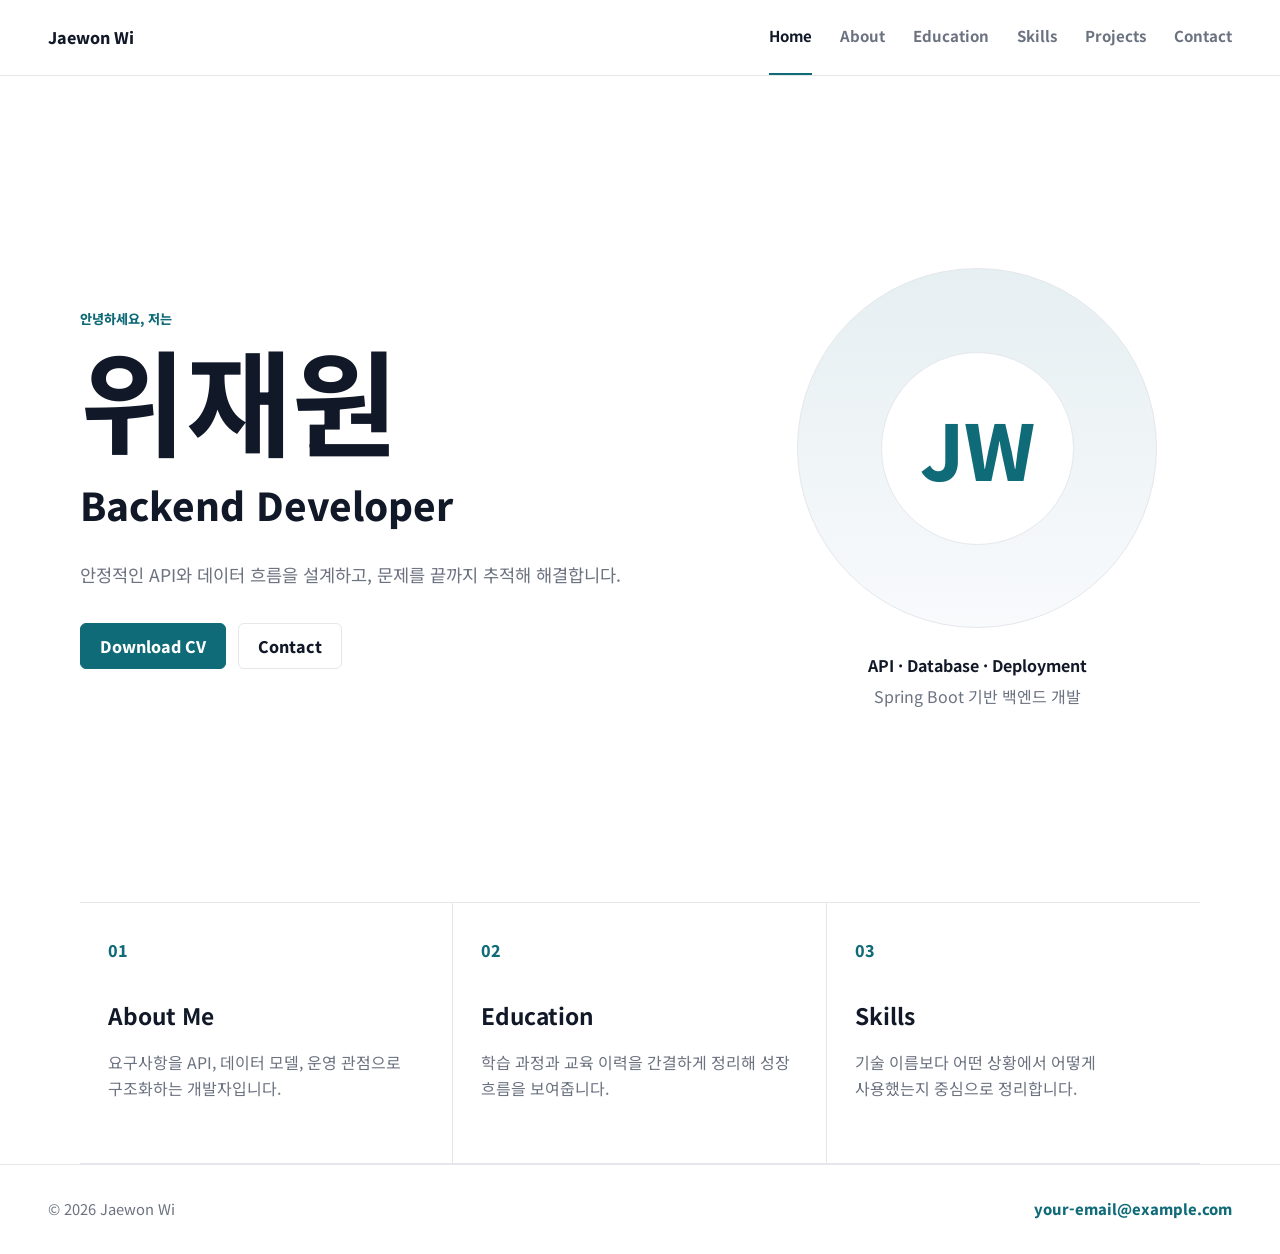
==== index.html @ 7f15327f "Feat: Add Pages" ====
<!DOCTYPE html>
<html lang="ko">
<head>
  <meta charset="UTF-8">
  <meta name="viewport" content="width=device-width, initial-scale=1.0">
  <meta name="description" content="백엔드 개발자 위재원 포트폴리오">
  <title>위재원 | Backend Developer</title>
  <link rel="preconnect" href="https://fonts.googleapis.com">
  <link rel="preconnect" href="https://fonts.gstatic.com" crossorigin>
  <link href="https://fonts.googleapis.com/css2?family=Noto+Sans+KR:wght@400;500;600;700;800&display=swap" rel="stylesheet">
  <link rel="stylesheet" href="styles.css">
</head>
<body>
  <header class="site-header">
    <a class="brand" href="index.html">Jaewon Wi</a>
    <button class="menu-toggle" type="button" aria-label="메뉴 열기" aria-expanded="false">
      <span></span>
      <span></span>
      <span></span>
    </button>
    <nav class="site-nav" aria-label="주요 메뉴">
      <a class="active" href="index.html">Home</a>
      <a href="about.html">About</a>
      <a href="education.html">Education</a>
      <a href="skills.html">Skills</a>
      <a href="projects.html">Projects</a>
      <a href="contact.html">Contact</a>
    </nav>
  </header>

  <main>
    <section class="hero shell">
      <div class="hero-copy">
        <p class="intro-label">안녕하세요, 저는</p>
        <h1>위재원</h1>
        <p class="role">Backend Developer</p>
        <p class="hero-description">
          안정적인 API와 데이터 흐름을 설계하고, 문제를 끝까지 추적해 해결합니다.
        </p>
        <div class="hero-actions" aria-label="주요 링크">
          <a class="button primary" href="#" aria-label="이력서 파일은 추후 연결 예정">Download CV</a>
          <a class="button secondary" href="contact.html">Contact</a>
        </div>
      </div>

      <aside class="profile-visual" aria-label="프로필 요약">
        <div class="profile-circle">
          <span>JW</span>
        </div>
        <div class="profile-summary">
          <strong>API · Database · Deployment</strong>
          <span>Spring Boot 기반 백엔드 개발</span>
        </div>
      </aside>
    </section>

    <section class="home-preview shell" aria-label="홈 요약">
      <a class="preview-panel" href="about.html">
        <span>01</span>
        <h2>About Me</h2>
        <p>요구사항을 API, 데이터 모델, 운영 관점으로 구조화하는 개발자입니다.</p>
      </a>
      <a class="preview-panel" href="education.html">
        <span>02</span>
        <h2>Education</h2>
        <p>학습 과정과 교육 이력을 간결하게 정리해 성장 흐름을 보여줍니다.</p>
      </a>
      <a class="preview-panel" href="skills.html">
        <span>03</span>
        <h2>Skills</h2>
        <p>기술 이름보다 어떤 상황에서 어떻게 사용했는지 중심으로 정리합니다.</p>
      </a>
    </section>
  </main>

  <footer class="site-footer">
    <span>© 2026 Jaewon Wi</span>
    <a href="mailto:your-email@example.com">your-email@example.com</a>
  </footer>

  <script src="script.js"></script>
</body>
</html>
---- styles.css ----
:root {
  --bg: #ffffff;
  --surface: #f8fafc;
  --text: #111827;
  --muted: #6b7280;
  --line: #e5e7eb;
  --accent: #0f6b78;
  --accent-soft: #e8f5f6;
  --shadow: 0 18px 52px rgba(17, 24, 39, 0.18);
}

* {
  box-sizing: border-box;
}

html {
  scroll-behavior: smooth;
}

body {
  margin: 0;
  min-width: 320px;
  background: var(--bg);
  color: var(--text);
  font-family: "Noto Sans KR", system-ui, -apple-system, BlinkMacSystemFont, "Segoe UI", sans-serif;
  line-height: 1.65;
}

body.modal-open {
  overflow: hidden;
}

a {
  color: inherit;
  text-decoration: none;
}

button {
  font: inherit;
}

.shell {
  width: min(1120px, calc(100% - 48px));
  margin: 0 auto;
}

.site-header {
  position: sticky;
  top: 0;
  z-index: 20;
  display: flex;
  align-items: center;
  justify-content: space-between;
  min-height: 74px;
  padding: 0 48px;
  border-bottom: 1px solid var(--line);
  background: rgba(255, 255, 255, 0.94);
  backdrop-filter: blur(14px);
}

.brand {
  font-size: 1rem;
  font-weight: 800;
}

.site-nav {
  display: flex;
  gap: 28px;
  align-items: center;
  color: var(--muted);
  font-size: 0.94rem;
  font-weight: 700;
}

.site-nav a {
  padding: 24px 0;
  border-bottom: 2px solid transparent;
}

.site-nav a:hover,
.site-nav a.active {
  color: var(--text);
  border-bottom-color: var(--accent);
}

.menu-toggle {
  display: none;
  width: 42px;
  height: 42px;
  border: 1px solid var(--line);
  border-radius: 6px;
  background: #fff;
  cursor: pointer;
}

.menu-toggle span {
  display: block;
  width: 18px;
  height: 2px;
  margin: 4px auto;
  background: var(--text);
}

.hero {
  display: grid;
  grid-template-columns: minmax(0, 1.15fr) minmax(280px, 0.85fr);
  gap: 72px;
  align-items: center;
  min-height: calc(100vh - 74px);
  padding: 74px 0;
}

.intro-label,
.section-kicker {
  margin: 0 0 12px;
  color: var(--accent);
  font-size: 0.82rem;
  font-weight: 800;
  text-transform: uppercase;
}

h1,
h2,
h3,
p {
  word-break: keep-all;
}

h1 {
  margin: 0;
  font-size: clamp(3.3rem, 9vw, 7.8rem);
  line-height: 0.98;
  letter-spacing: 0;
}

h2,
h3 {
  margin: 0;
  letter-spacing: 0;
}

.role {
  margin: 18px 0 0;
  color: var(--text);
  font-size: clamp(1.3rem, 3vw, 2.4rem);
  font-weight: 800;
}

.hero-description {
  max-width: 620px;
  margin: 24px 0 0;
  color: var(--muted);
  font-size: 1.1rem;
}

.hero-actions {
  display: flex;
  flex-wrap: wrap;
  gap: 12px;
  margin-top: 34px;
}

.button {
  display: inline-flex;
  align-items: center;
  justify-content: center;
  min-height: 46px;
  padding: 0 19px;
  border: 1px solid var(--line);
  border-radius: 6px;
  font-weight: 800;
}

.button.primary {
  border-color: var(--accent);
  background: var(--accent);
  color: #fff;
}

.button.secondary {
  background: #fff;
}

.profile-visual {
  display: grid;
  justify-items: center;
  gap: 24px;
}

.profile-circle {
  display: grid;
  place-items: center;
  width: min(360px, 78vw);
  aspect-ratio: 1;
  border: 1px solid var(--line);
  border-radius: 50%;
  background:
    linear-gradient(180deg, rgba(15, 107, 120, 0.08), transparent),
    var(--surface);
}

.profile-circle span {
  display: grid;
  place-items: center;
  width: 54%;
  aspect-ratio: 1;
  border: 1px solid var(--line);
  border-radius: 50%;
  background: #fff;
  color: var(--accent);
  font-size: clamp(2.8rem, 6vw, 5rem);
  font-weight: 800;
}

.profile-summary {
  display: grid;
  gap: 4px;
  text-align: center;
}

.profile-summary span,
.preview-panel p,
.page-title p,
.body-copy p,
.value-list p,
.timeline-item p,
.skill-card span,
.project-card p,
.detail-block p,
.detail-block li,
.contact-list span {
  color: var(--muted);
}

.home-preview {
  display: grid;
  grid-template-columns: repeat(3, 1fr);
  border-top: 1px solid var(--line);
  border-bottom: 1px solid var(--line);
}

.preview-panel {
  min-height: 260px;
  padding: 34px 28px;
  border-right: 1px solid var(--line);
}

.preview-panel:last-child {
  border-right: 0;
}

.preview-panel span,
.value-list span {
  display: inline-block;
  margin-bottom: 34px;
  color: var(--accent);
  font-weight: 800;
}

.preview-panel h2 {
  font-size: 1.42rem;
}

.preview-panel p {
  margin: 14px 0 0;
}

.page {
  padding: 74px 0 96px;
}

.page-title {
  max-width: 820px;
  padding-bottom: 60px;
}

.page-title h1 {
  font-size: clamp(2.25rem, 5vw, 4.8rem);
  line-height: 1.08;
}

.page-title p {
  margin: 22px 0 0;
  font-size: 1.08rem;
}

.content-row {
  display: grid;
  grid-template-columns: minmax(0, 0.75fr) minmax(0, 1.25fr);
  gap: 64px;
  padding: 52px 0;
  border-top: 1px solid var(--line);
}

.body-copy p:first-child {
  margin-top: 0;
}

.value-list {
  display: grid;
  grid-template-columns: repeat(3, 1fr);
  gap: 0;
  border-top: 1px solid var(--line);
  border-bottom: 1px solid var(--line);
}

.value-list article {
  min-height: 230px;
  padding: 28px;
  border-right: 1px solid var(--line);
}

.value-list article:last-child {
  border-right: 0;
}

.timeline {
  display: grid;
  border-top: 1px solid var(--line);
}

.timeline-item {
  display: grid;
  grid-template-columns: 160px 1fr;
  gap: 32px;
  padding: 32px 0;
  border-bottom: 1px solid var(--line);
}

.timeline-item time {
  color: var(--accent);
  font-weight: 800;
}

.skill-grid {
  display: grid;
  grid-template-columns: repeat(2, 1fr);
  gap: 18px;
}

.skill-card,
.project-card {
  border: 1px solid var(--line);
  border-radius: 8px;
  background: #fff;
}

.skill-card {
  padding: 28px;
}

.skill-card ul {
  display: grid;
  gap: 18px;
  padding: 0;
  margin: 24px 0 0;
  list-style: none;
}

.skill-card li {
  display: grid;
  gap: 4px;
}

.project-grid {
  display: grid;
  grid-template-columns: repeat(3, 1fr);
  gap: 18px;
}

.project-card {
  display: flex;
  min-height: 390px;
  flex-direction: column;
  gap: 18px;
  align-items: flex-start;
  padding: 28px;
  color: inherit;
  text-align: left;
  cursor: pointer;
  transition: border-color 0.18s ease, transform 0.18s ease, box-shadow 0.18s ease;
}

.project-card:hover,
.project-card:focus-visible {
  border-color: var(--accent);
  box-shadow: 0 14px 34px rgba(15, 107, 120, 0.1);
  transform: translateY(-3px);
  outline: 0;
}

.project-period {
  color: var(--accent);
  font-size: 0.84rem;
  font-weight: 800;
}

.project-card h2 {
  font-size: 1.45rem;
}

.project-card strong {
  margin-top: auto;
}

.tag-list {
  display: flex;
  flex-wrap: wrap;
  gap: 8px;
  padding: 0;
  margin: 0;
  list-style: none;
}

.tag-list li {
  padding: 6px 10px;
  border: 1px solid var(--line);
  border-radius: 999px;
  background: var(--surface);
  color: var(--muted);
  font-size: 0.82rem;
  font-weight: 800;
}

.contact-list {
  display: grid;
  border-top: 1px solid var(--line);
}

.contact-list a {
  display: grid;
  grid-template-columns: 150px 1fr;
  gap: 24px;
  align-items: center;
  min-height: 92px;
  border-bottom: 1px solid var(--line);
}

.contact-list strong {
  font-size: 1.18rem;
}

.modal[hidden] {
  display: none;
}

.modal {
  position: fixed;
  inset: 0;
  z-index: 100;
  display: grid;
  place-items: center;
  padding: 24px;
}

.modal-backdrop {
  position: absolute;
  inset: 0;
  background: rgba(17, 24, 39, 0.5);
}

.modal-dialog {
  position: relative;
  display: grid;
  grid-template-rows: auto auto minmax(0, 1fr);
  width: min(980px, 100%);
  max-height: min(860px, calc(100vh - 48px));
  overflow: hidden;
  border-radius: 8px;
  background: #fff;
  box-shadow: var(--shadow);
}

.modal-header {
  display: flex;
  align-items: flex-start;
  justify-content: space-between;
  gap: 24px;
  padding: 28px 32px 20px;
  border-bottom: 1px solid var(--line);
}

.modal-header h2 {
  font-size: 1.6rem;
}

.close-button {
  display: inline-grid;
  place-items: center;
  flex: 0 0 auto;
  width: 40px;
  height: 40px;
  border: 1px solid var(--line);
  border-radius: 6px;
  background: #fff;
  color: var(--text);
  font-size: 1.6rem;
  line-height: 1;
  cursor: pointer;
}

.modal-tabs {
  display: flex;
  gap: 6px;
  overflow-x: auto;
  padding: 14px 32px;
  border-bottom: 1px solid var(--line);
}

.modal-tabs button {
  flex: 0 0 auto;
  min-height: 36px;
  padding: 0 12px;
  border: 1px solid transparent;
  border-radius: 999px;
  background: transparent;
  color: var(--muted);
  font-size: 0.9rem;
  font-weight: 800;
  cursor: pointer;
}

.modal-tabs button.active {
  border-color: var(--accent);
  background: var(--accent-soft);
  color: var(--accent);
}

.modal-body {
  min-height: 0;
  overflow-y: auto;
  padding: 32px;
}

.tab-panel {
  display: none;
}

.tab-panel.active {
  display: grid;
  gap: 22px;
}

.detail-block {
  display: grid;
  gap: 12px;
}

.detail-list {
  display: grid;
  gap: 10px;
  padding-left: 20px;
  margin: 0;
}

.diagram {
  display: grid;
  gap: 18px;
  padding: 24px;
  border: 1px solid var(--line);
  border-radius: 8px;
  background: var(--surface);
}

.erd-grid,
.arch-flow {
  display: grid;
  gap: 14px;
}

.erd-grid {
  grid-template-columns: repeat(3, 1fr);
}

.arch-flow {
  grid-template-columns: repeat(4, 1fr);
}

.entity,
.arch-node {
  padding: 16px;
  border: 1px solid var(--line);
  border-radius: 6px;
  background: #fff;
}

.entity strong,
.arch-node strong {
  display: block;
  margin-bottom: 8px;
}

.entity span,
.arch-node span {
  display: block;
  color: var(--muted);
  font-size: 0.9rem;
}

.diagram-image {
  display: block;
  width: 100%;
  max-height: 520px;
  object-fit: contain;
  border-radius: 6px;
}

.site-footer {
  display: flex;
  align-items: center;
  justify-content: space-between;
  gap: 24px;
  min-height: 90px;
  padding: 0 48px;
  border-top: 1px solid var(--line);
  color: var(--muted);
  font-size: 0.92rem;
}

.site-footer a {
  color: var(--accent);
  font-weight: 800;
}

@media (max-width: 900px) {
  .site-header {
    padding: 0 24px;
  }

  .menu-toggle {
    display: block;
  }

  .site-nav {
    position: fixed;
    top: 74px;
    right: 0;
    left: 0;
    display: none;
    flex-direction: column;
    align-items: stretch;
    gap: 0;
    border-bottom: 1px solid var(--line);
    background: #fff;
  }

  .site-nav.open {
    display: flex;
  }

  .site-nav a {
    padding: 17px 24px;
    border-bottom: 1px solid var(--line);
  }

  .shell {
    width: min(100% - 32px, 1120px);
  }

  .hero,
  .home-preview,
  .content-row,
  .value-list,
  .skill-grid,
  .project-grid {
    grid-template-columns: 1fr;
  }

  .hero {
    gap: 42px;
    min-height: auto;
    padding: 58px 0;
  }

  .home-preview,
  .value-list {
    border-bottom: 0;
  }

  .preview-panel,
  .value-list article {
    min-height: auto;
    border-right: 0;
    border-bottom: 1px solid var(--line);
  }

  .timeline-item,
  .contact-list a {
    grid-template-columns: 1fr;
    gap: 6px;
  }

  .timeline-item {
    padding: 26px 0;
  }

  .project-card {
    min-height: auto;
  }

  .modal {
    padding: 0;
  }

  .modal-dialog {
    width: 100%;
    height: 100%;
    max-height: none;
    border-radius: 0;
  }

  .modal-header,
  .modal-body,
  .modal-tabs {
    padding-right: 20px;
    padding-left: 20px;
  }

  .erd-grid,
  .arch-flow {
    grid-template-columns: 1fr;
  }

  .site-footer {
    flex-direction: column;
    align-items: flex-start;
    justify-content: center;
    padding: 24px;
  }
}

@media (max-width: 520px) {
  h1 {
    font-size: 3.1rem;
  }

  .page-title h1 {
    font-size: 2.1rem;
  }

  .hero-actions,
  .button {
    width: 100%;
  }
}
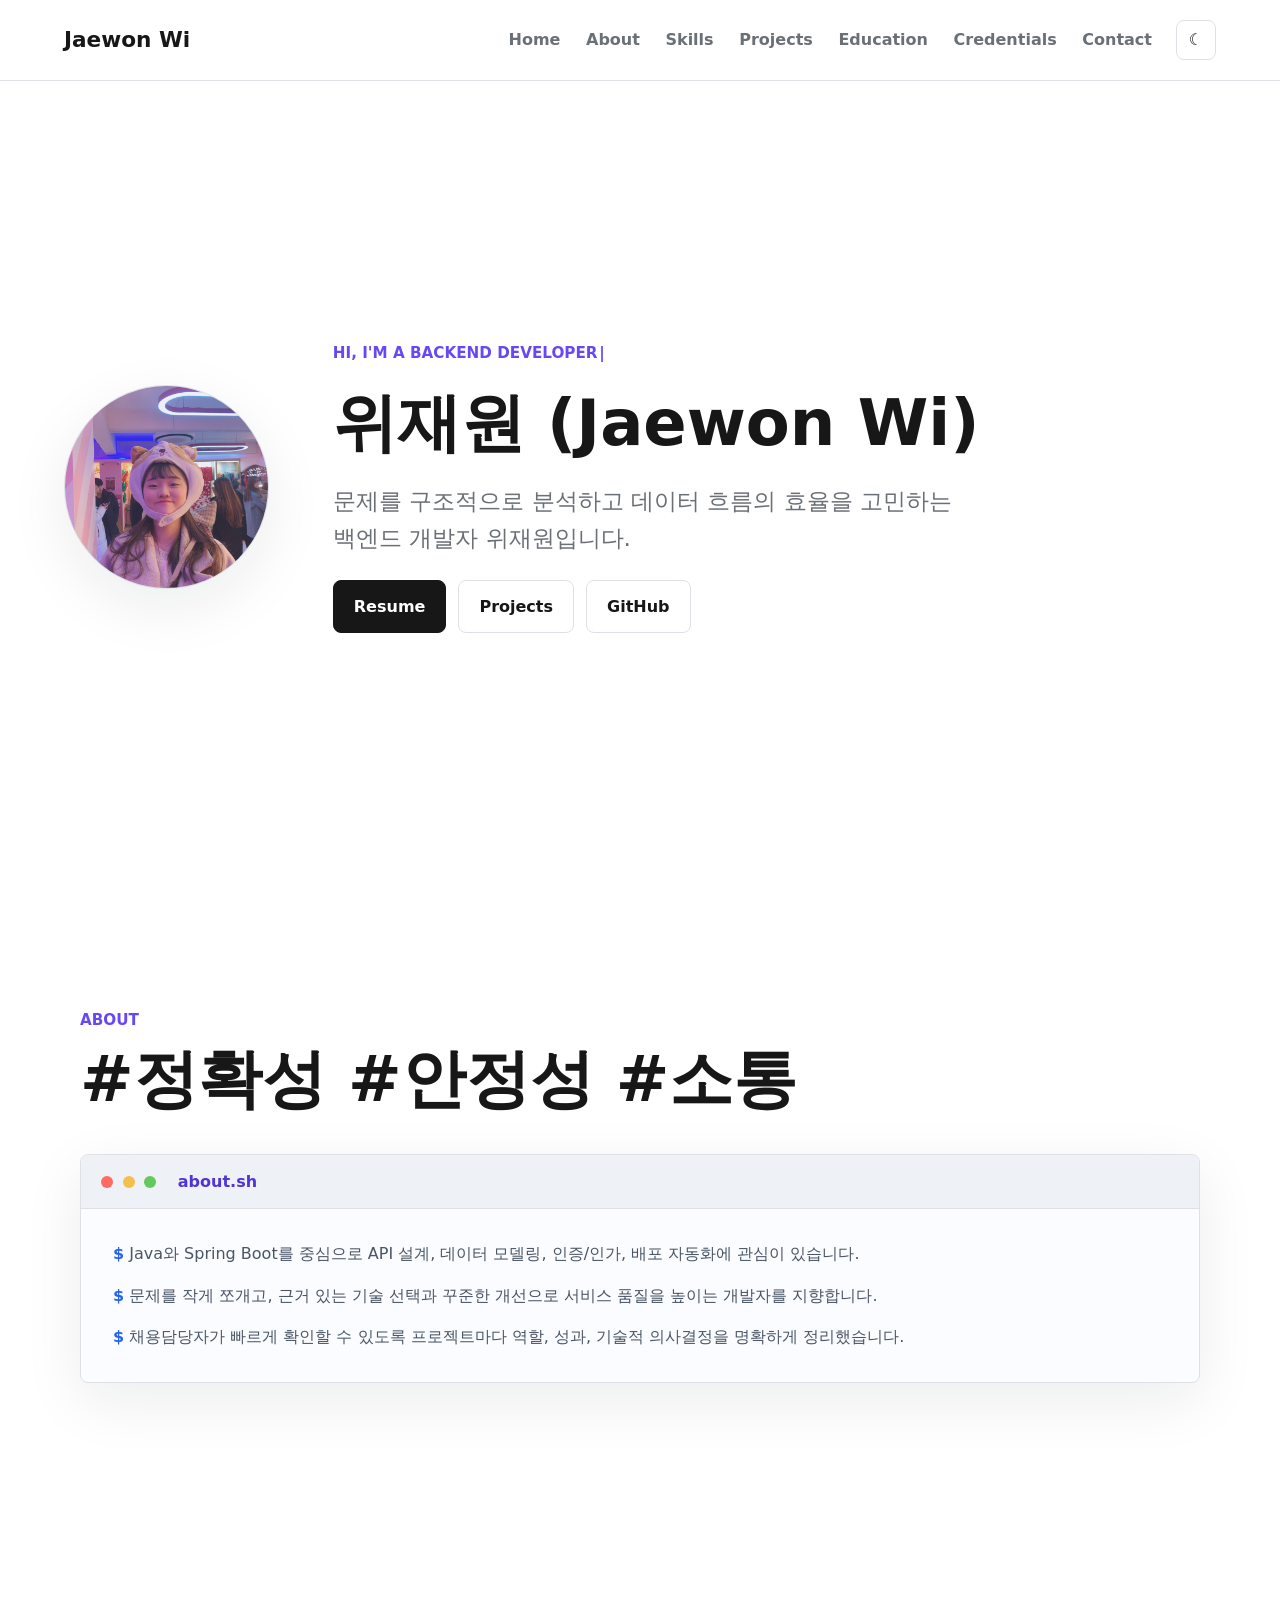
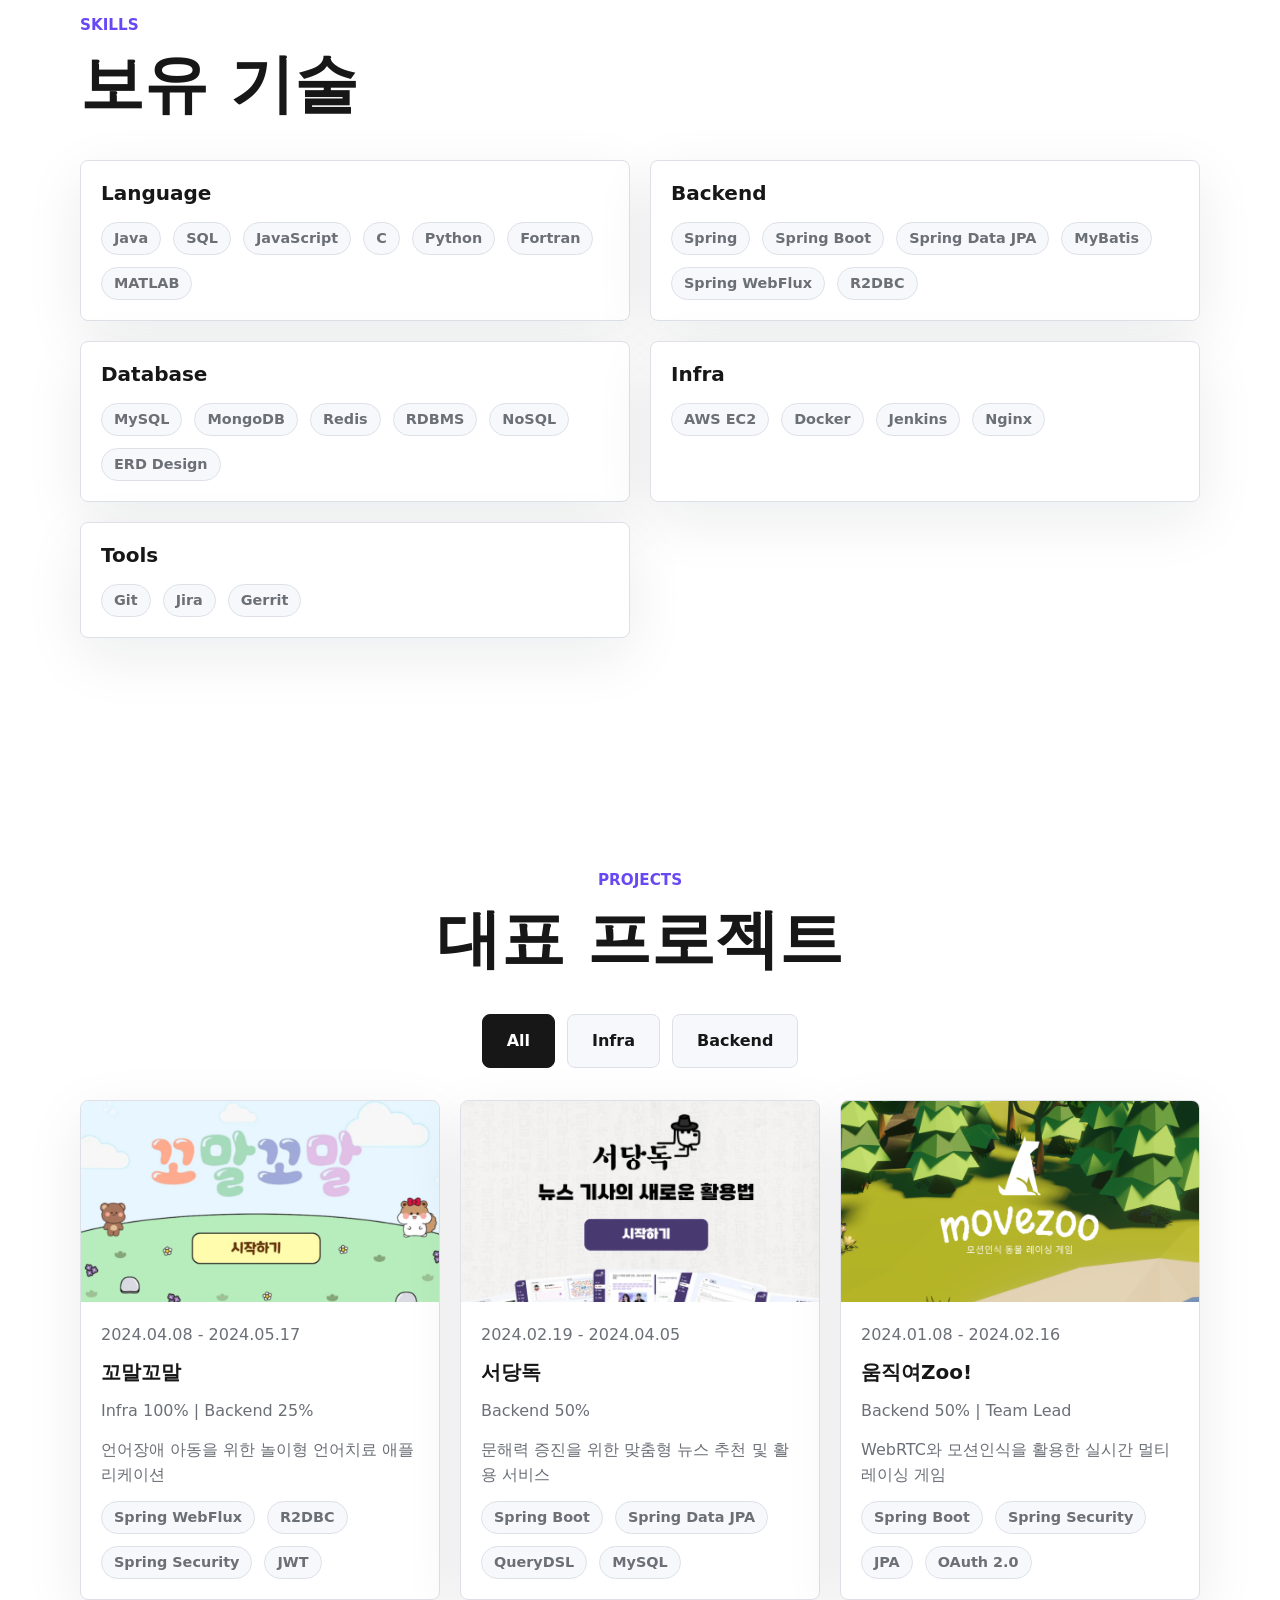
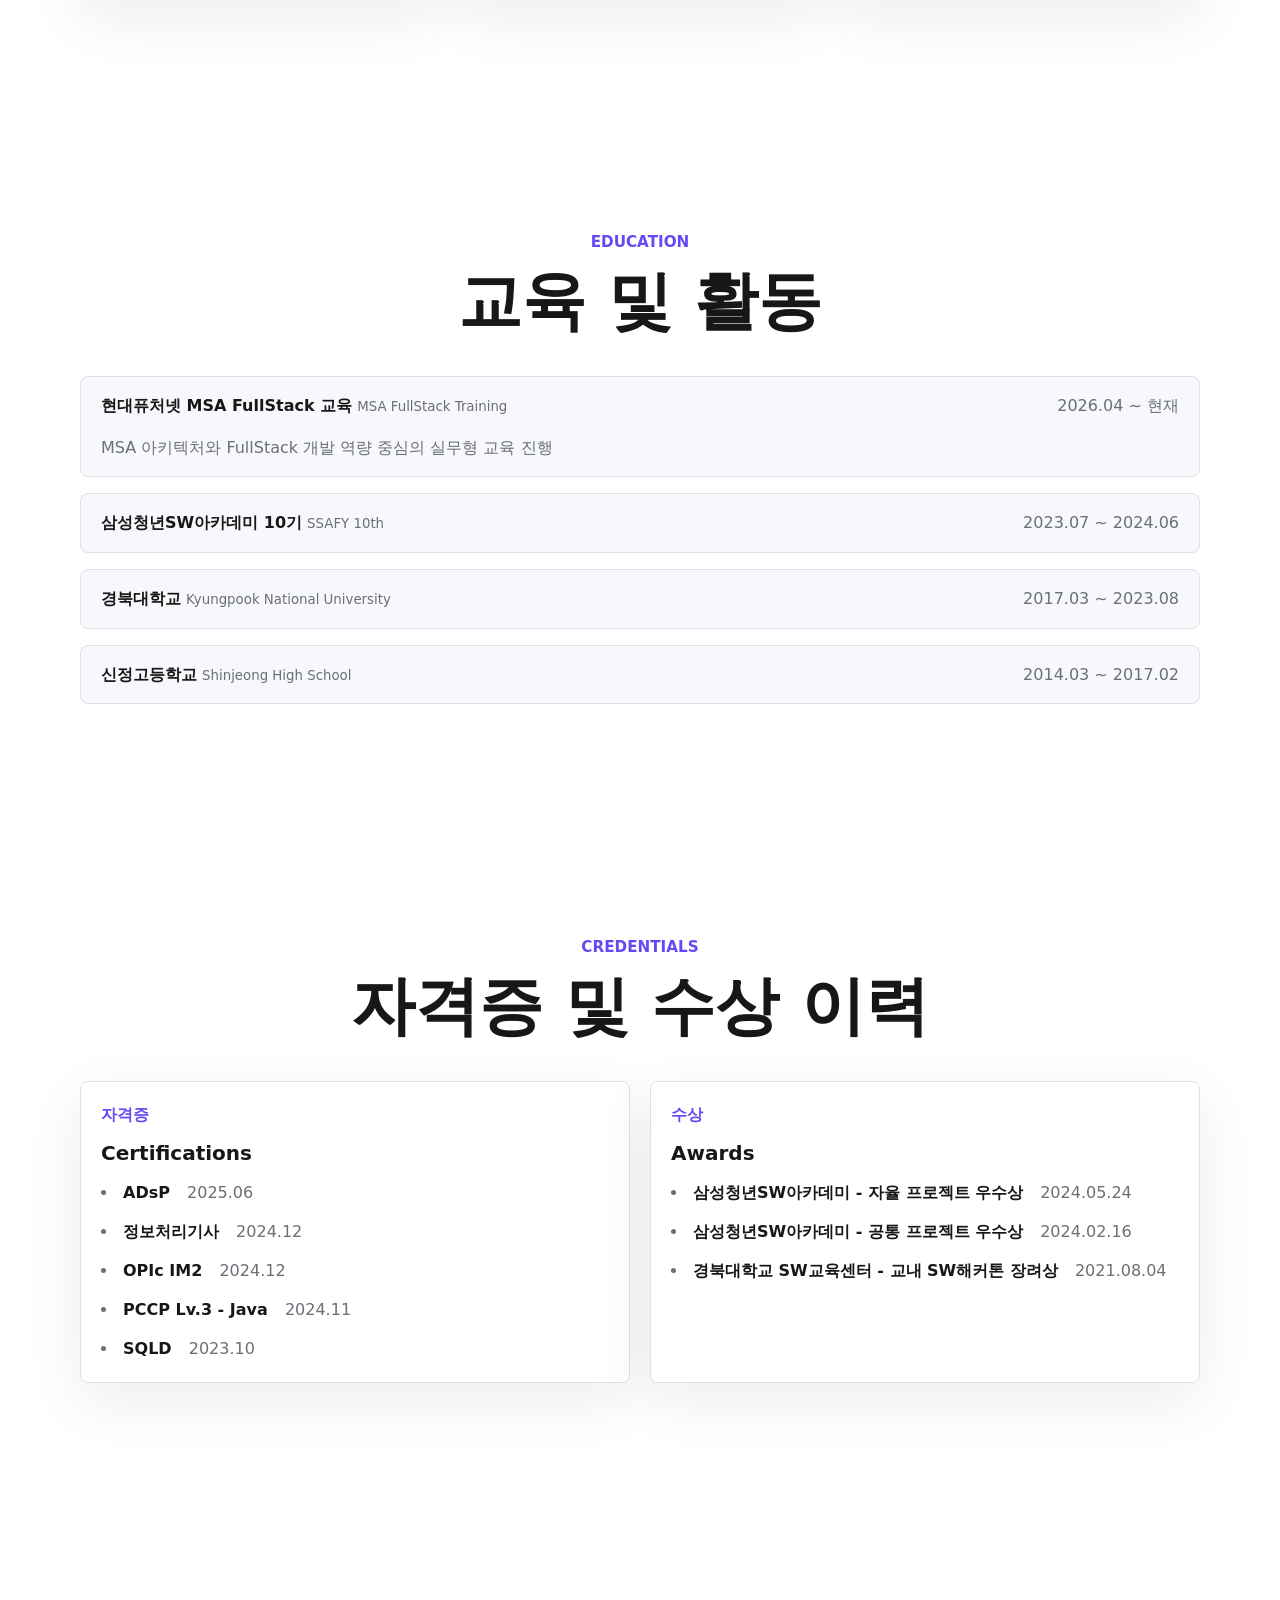
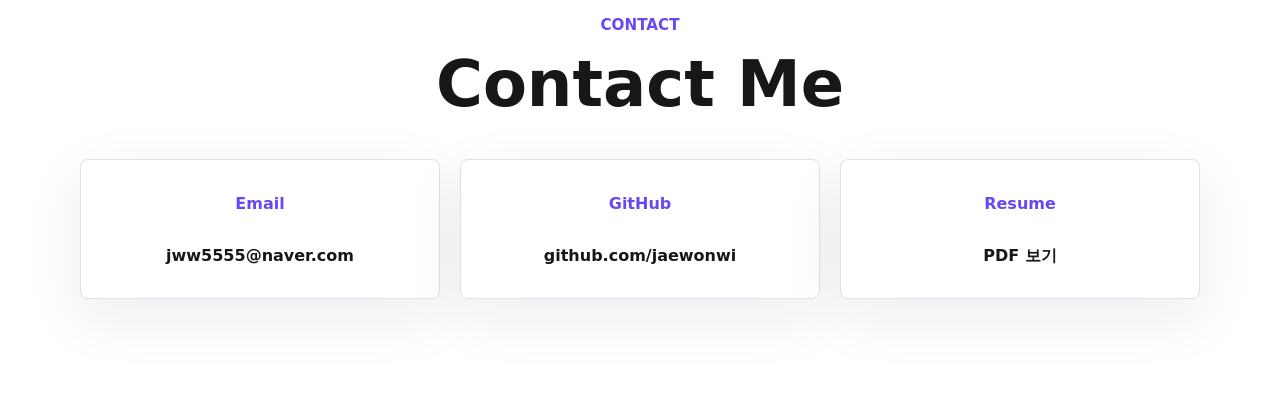
==== commit b0538957: "Feat: add files" ====
--- a/index.html
+++ b/index.html
@@ -1,83 +1,51 @@
-<!DOCTYPE html>
+<!doctype html>
 <html lang="ko">
-<head>
-  <meta charset="UTF-8">
-  <meta name="viewport" content="width=device-width, initial-scale=1.0">
-  <meta name="description" content="백엔드 개발자 위재원 포트폴리오">
-  <title>위재원 | Backend Developer</title>
-  <link rel="preconnect" href="https://fonts.googleapis.com">
-  <link rel="preconnect" href="https://fonts.gstatic.com" crossorigin>
-  <link href="https://fonts.googleapis.com/css2?family=Noto+Sans+KR:wght@400;500;600;700;800&display=swap" rel="stylesheet">
-  <link rel="stylesheet" href="styles.css">
-</head>
-<body>
-  <header class="site-header">
-    <a class="brand" href="index.html">Jaewon Wi</a>
-    <button class="menu-toggle" type="button" aria-label="메뉴 열기" aria-expanded="false">
-      <span></span>
-      <span></span>
-      <span></span>
-    </button>
-    <nav class="site-nav" aria-label="주요 메뉴">
-      <a class="active" href="index.html">Home</a>
-      <a href="about.html">About</a>
-      <a href="education.html">Education</a>
-      <a href="skills.html">Skills</a>
-      <a href="projects.html">Projects</a>
-      <a href="contact.html">Contact</a>
-    </nav>
-  </header>
+  <head>
+    <meta charset="UTF-8" />
+    <meta name="viewport" content="width=device-width, initial-scale=1.0" />
+    <meta
+      name="description"
+      content="문제를 구조적으로 파악하고 해결하는 백엔드 개발자 위재원입니다."
+    />
+    <title>Jaewon Wi | Backend Developer</title>
+    <link rel="stylesheet" href="./css/base.css" />
+    <link rel="stylesheet" href="./css/layout.css" />
+    <link rel="stylesheet" href="./css/components.css" />
+    <link rel="stylesheet" href="./css/sections.css" />
+    <link rel="stylesheet" href="./css/themes.css" />
+    <link rel="icon" type="image/png" href="./assets/favicon/favicon.png" />
+  </head>
+  <body>
+    <header class="site-header">
+      <a class="brand" href="#home" aria-label="Home">Jaewon Wi</a>
+      <nav class="site-nav" aria-label="Primary navigation">
+        <a href="#home">Home</a>
+        <a href="#about">About</a>
+        <a href="#skills">Skills</a>
+        <a data-work-nav href="#work">Work</a>
+        <a href="#projects">Projects</a>
+        <a href="#education">Education</a>
+        <a href="#credentials">Credentials</a>
+        <a href="#contact">Contact</a>
+      </nav>
+      <button class="icon-button theme-toggle" type="button" aria-label="Toggle dark mode">
+        <span aria-hidden="true">☾</span>
+      </button>
+    </header>
 
-  <main>
-    <section class="hero shell">
-      <div class="hero-copy">
-        <p class="intro-label">안녕하세요, 저는</p>
-        <h1>위재원</h1>
-        <p class="role">Backend Developer</p>
-        <p class="hero-description">
-          안정적인 API와 데이터 흐름을 설계하고, 문제를 끝까지 추적해 해결합니다.
-        </p>
-        <div class="hero-actions" aria-label="주요 링크">
-          <a class="button primary" href="#" aria-label="이력서 파일은 추후 연결 예정">Download CV</a>
-          <a class="button secondary" href="contact.html">Contact</a>
-        </div>
-      </div>
+    <main>
+      <section id="home" class="hero section"></section>
+      <section id="about" class="section"></section>
+      <section id="skills" class="section"></section>
+      <section id="work" class="section" hidden></section>
+      <section id="projects" class="section"></section>
+      <section id="education" class="section"></section>
+      <section id="credentials" class="section"></section>
+      <section id="contact" class="section"></section>
+    </main>
 
-      <aside class="profile-visual" aria-label="프로필 요약">
-        <div class="profile-circle">
-          <span>JW</span>
-        </div>
-        <div class="profile-summary">
-          <strong>API · Database · Deployment</strong>
-          <span>Spring Boot 기반 백엔드 개발</span>
-        </div>
-      </aside>
-    </section>
+    <div id="modal-root"></div>
 
-    <section class="home-preview shell" aria-label="홈 요약">
-      <a class="preview-panel" href="about.html">
-        <span>01</span>
-        <h2>About Me</h2>
-        <p>요구사항을 API, 데이터 모델, 운영 관점으로 구조화하는 개발자입니다.</p>
-      </a>
-      <a class="preview-panel" href="education.html">
-        <span>02</span>
-        <h2>Education</h2>
-        <p>학습 과정과 교육 이력을 간결하게 정리해 성장 흐름을 보여줍니다.</p>
-      </a>
-      <a class="preview-panel" href="skills.html">
-        <span>03</span>
-        <h2>Skills</h2>
-        <p>기술 이름보다 어떤 상황에서 어떻게 사용했는지 중심으로 정리합니다.</p>
-      </a>
-    </section>
-  </main>
-
-  <footer class="site-footer">
-    <span>© 2026 Jaewon Wi</span>
-    <a href="mailto:your-email@example.com">your-email@example.com</a>
-  </footer>
-
-  <script src="script.js"></script>
-</body>
+    <script type="module" src="./js/main.js"></script>
+  </body>
 </html>
--- a/css/base.css
+++ b/css/base.css
@@ -0,0 +1,84 @@
+:root {
+  --font-sans: Inter, ui-sans-serif, system-ui, -apple-system, BlinkMacSystemFont, "Segoe UI", sans-serif;
+  --bg: #ffffff;
+  --surface: #f7f8fb;
+  --surface-strong: #ffffff;
+  --text: #171717;
+  --muted: #6b6f76;
+  --line: #dde1e7;
+  --accent: #6848f5;
+  --accent-strong: #5134d9;
+  --accent-soft: #efeafe;
+  --shadow: 0 18px 60px rgba(17, 24, 39, 0.08);
+  --terminal-bg: #fbfcff;
+  --terminal-bar: #eef1f6;
+  --terminal-border: #dde1e7;
+  --terminal-text: #4a5565;
+  --terminal-accent: #5134d9;
+  --terminal-command: #2563eb;
+  --radius: 8px;
+  color-scheme: light;
+}
+
+* {
+  box-sizing: border-box;
+}
+
+html {
+  scroll-behavior: smooth;
+}
+
+body {
+  margin: 0;
+  background: var(--bg);
+  color: var(--text);
+  font-family: var(--font-sans);
+  line-height: 1.6;
+  text-rendering: optimizeLegibility;
+}
+
+body.is-modal-open {
+  overflow: hidden;
+}
+
+a {
+  color: inherit;
+  text-decoration: none;
+}
+
+button,
+input,
+textarea {
+  font: inherit;
+}
+
+button {
+  cursor: pointer;
+}
+
+h1,
+h2,
+h3,
+p {
+  margin: 0;
+}
+
+h1 {
+  font-size: clamp(3.25rem, 8vw, 6.5rem);
+  line-height: 0.95;
+}
+
+h2 {
+  font-size: clamp(2rem, 5vw, 4rem);
+  line-height: 1.08;
+}
+
+h3 {
+  font-size: 1.25rem;
+  line-height: 1.25;
+}
+
+ul {
+  margin: 0;
+  padding-left: 1.15rem;
+}
--- a/css/layout.css
+++ b/css/layout.css
@@ -0,0 +1,113 @@
+.site-header {
+  align-items: center;
+  background: color-mix(in srgb, var(--bg) 88%, transparent);
+  backdrop-filter: blur(16px);
+  border-bottom: 1px solid var(--line);
+  display: flex;
+  gap: 1.5rem;
+  justify-content: space-between;
+  left: 0;
+  padding: 1.25rem clamp(1rem, 5vw, 4rem);
+  position: sticky;
+  right: 0;
+  top: 0;
+  z-index: 20;
+}
+
+.brand {
+  font-size: 1.35rem;
+  font-weight: 800;
+}
+
+.site-nav {
+  align-items: center;
+  display: flex;
+  gap: clamp(0.9rem, 2vw, 1.8rem);
+  margin-left: auto;
+}
+
+.site-nav a {
+  color: var(--muted);
+  font-weight: 700;
+  transition: color 180ms ease;
+}
+
+.site-nav a:hover {
+  color: var(--text);
+}
+
+.section {
+  padding: clamp(4.5rem, 9vw, 8rem) clamp(1rem, 5vw, 4rem);
+}
+
+.section__inner {
+  margin: 0 auto;
+  max-width: 1120px;
+}
+
+.section__header {
+  display: grid;
+  gap: 0.8rem;
+  margin-bottom: 2.5rem;
+  max-width: 880px;
+}
+
+.section__header--center {
+  margin-left: auto;
+  margin-right: auto;
+  text-align: center;
+}
+
+.action-row,
+.filter-row,
+.tag-row {
+  align-items: center;
+  display: flex;
+  flex-wrap: wrap;
+  gap: 0.75rem;
+}
+
+.skill-grid,
+.project-grid,
+.credential-grid,
+.contact-grid {
+  display: grid;
+  gap: 1.25rem;
+}
+
+.skill-grid {
+  grid-template-columns: repeat(2, minmax(0, 1fr));
+}
+
+.project-grid {
+  grid-template-columns: repeat(3, minmax(0, 1fr));
+}
+
+.contact-grid {
+  grid-template-columns: repeat(3, minmax(0, 1fr));
+}
+
+.credential-grid {
+  grid-template-columns: repeat(2, minmax(0, 1fr));
+}
+
+@media (max-width: 860px) {
+  .site-header {
+    align-items: flex-start;
+    flex-wrap: wrap;
+  }
+
+  .site-nav {
+    order: 3;
+    overflow-x: auto;
+    padding-bottom: 0.15rem;
+    width: 100%;
+  }
+
+  .project-grid,
+  .credential-grid,
+  .contact-grid,
+  .skill-grid {
+    grid-template-columns: 1fr;
+  }
+}
--- a/css/components.css
+++ b/css/components.css
@@ -0,0 +1,350 @@
+.button,
+.filter-button,
+.icon-button {
+  align-items: center;
+  border: 1px solid var(--line);
+  border-radius: var(--radius);
+  display: inline-flex;
+  font-weight: 800;
+  justify-content: center;
+  min-height: 2.9rem;
+  transition:
+    background 180ms ease,
+    border-color 180ms ease,
+    color 180ms ease,
+    transform 180ms ease;
+}
+
+.button {
+  background: var(--surface-strong);
+  padding: 0.8rem 1.25rem;
+}
+
+.button:hover,
+.filter-button:hover,
+.icon-button:hover {
+  transform: translateY(-1px);
+}
+
+.button--primary,
+.filter-button.is-active {
+  background: var(--text);
+  border-color: var(--text);
+  color: var(--bg);
+}
+
+.button--ghost {
+  background: transparent;
+}
+
+.filter-button {
+  background: var(--surface);
+  color: var(--text);
+  padding: 0.8rem 1.5rem;
+}
+
+.icon-button {
+  aspect-ratio: 1;
+  background: var(--surface-strong);
+  color: var(--text);
+  min-height: 2.5rem;
+  width: 2.5rem;
+}
+
+.card {
+  background: var(--surface-strong);
+  border: 1px solid var(--line);
+  border-radius: var(--radius);
+  box-shadow: var(--shadow);
+}
+
+.tag {
+  align-items: center;
+  background: var(--surface);
+  border: 1px solid var(--line);
+  border-radius: 999px;
+  color: var(--muted);
+  display: inline-flex;
+  font-size: 0.9rem;
+  font-weight: 700;
+  min-height: 2rem;
+  padding: 0.25rem 0.75rem;
+}
+
+.eyebrow {
+  color: var(--accent);
+  font-size: 0.95rem;
+  font-weight: 900;
+  text-transform: uppercase;
+}
+
+.terminal-card {
+  background: var(--terminal-bg);
+  border: 1px solid var(--terminal-border);
+  border-radius: var(--radius);
+  box-shadow: var(--shadow);
+  color: var(--terminal-text);
+  overflow: hidden;
+}
+
+.terminal-card__bar {
+  align-items: center;
+  background: var(--terminal-bar);
+  border-bottom: 1px solid var(--terminal-border);
+  display: flex;
+  gap: 0.6rem;
+  padding: 0.85rem 1.25rem;
+}
+
+.terminal-card__bar span {
+  border-radius: 50%;
+  display: block;
+  height: 0.75rem;
+  width: 0.75rem;
+}
+
+.terminal-card__bar span:nth-child(1) {
+  background: #ff6b5f;
+}
+
+.terminal-card__bar span:nth-child(2) {
+  background: #f3c14b;
+}
+
+.terminal-card__bar span:nth-child(3) {
+  background: #62c95f;
+}
+
+.terminal-card__bar strong {
+  color: var(--terminal-accent);
+  margin-left: 0.75rem;
+}
+
+.terminal-card__body {
+  display: grid;
+  gap: 1rem;
+  padding: clamp(1.25rem, 4vw, 2rem);
+}
+
+.terminal-card__body span {
+  color: var(--terminal-command);
+  font-weight: 900;
+}
+
+.accordion {
+  display: grid;
+  gap: 1rem;
+}
+
+.accordion-item {
+  background: var(--surface);
+  border: 1px solid var(--line);
+  border-radius: var(--radius);
+  padding: 1rem 1.25rem;
+}
+
+.accordion-item summary {
+  align-items: center;
+  cursor: pointer;
+  display: flex;
+  gap: 1rem;
+  justify-content: space-between;
+}
+
+.accordion-item summary::marker {
+  color: var(--accent);
+}
+
+.accordion-item small,
+.accordion-item em {
+  color: var(--muted);
+  font-style: normal;
+}
+
+.accordion-item p {
+  color: var(--muted);
+  margin-top: 1rem;
+}
+
+.modal-backdrop {
+  align-items: center;
+  background: rgba(0, 0, 0, 0.42);
+  display: flex;
+  inset: 0;
+  justify-content: center;
+  padding: 1rem;
+  position: fixed;
+  z-index: 50;
+}
+
+.modal {
+  background: var(--surface-strong);
+  border: 1px solid var(--line);
+  border-radius: var(--radius);
+  box-shadow: var(--shadow);
+  max-height: min(820px, 90vh);
+  max-width: 900px;
+  overflow: auto;
+  position: relative;
+  width: 100%;
+}
+
+.modal__close {
+  background: rgba(255, 255, 255, 0.12);
+  border-color: rgba(255, 255, 255, 0.24);
+  color: #ffffff;
+  position: absolute;
+  right: 1rem;
+  top: 1rem;
+  z-index: 2;
+}
+
+.modal__summary,
+.modal__section p {
+  color: var(--muted);
+}
+
+.modal__hero {
+  background:
+    linear-gradient(90deg, rgba(0, 0, 0, 0.82), rgba(0, 0, 0, 0.48), rgba(0, 0, 0, 0.76)),
+    linear-gradient(135deg, #1c1f2b, #111318);
+  color: #ffffff;
+  display: grid;
+  min-height: 360px;
+  overflow: hidden;
+  padding: clamp(1.5rem, 5vw, 3rem);
+  position: relative;
+}
+
+.modal__hero::after {
+  background: linear-gradient(0deg, rgba(0, 0, 0, 0.78), transparent 58%);
+  content: "";
+  inset: 0;
+  position: absolute;
+}
+
+.modal__hero-image {
+  height: 100%;
+  inset: 0;
+  object-fit: cover;
+  position: absolute;
+  width: 100%;
+}
+
+.modal__hero-content {
+  align-self: end;
+  display: grid;
+  gap: 1rem;
+  max-width: 680px;
+  position: relative;
+  z-index: 1;
+}
+
+.modal__hero .eyebrow,
+.modal__hero .modal__summary,
+.modal__hero .modal__meta {
+  color: rgba(255, 255, 255, 0.84);
+}
+
+.modal__hero .tag {
+  background: rgba(255, 255, 255, 0.14);
+  border-color: rgba(255, 255, 255, 0.24);
+  color: #ffffff;
+}
+
+.modal__hero .button {
+  background: rgba(255, 255, 255, 0.14);
+  border-color: rgba(255, 255, 255, 0.28);
+  color: #ffffff;
+}
+
+.modal__hero .button--primary {
+  background: #ffffff;
+  border-color: #ffffff;
+  color: #111111;
+}
+
+.modal__body {
+  padding: clamp(1.25rem, 4vw, 2rem);
+}
+
+.modal__meta {
+  color: var(--muted);
+  display: flex;
+  flex-wrap: wrap;
+  gap: 0.75rem;
+}
+
+.modal__section {
+  border-top: 1px solid var(--line);
+  display: grid;
+  gap: 0.5rem;
+  margin-top: 1.25rem;
+  padding-top: 1.25rem;
+}
+
+.modal-gallery {
+  display: grid;
+  gap: 1rem;
+  grid-template-columns: repeat(3, minmax(0, 1fr));
+}
+
+.modal-gallery__item,
+.modal-image-panel {
+  background: var(--surface);
+  border: 1px solid var(--line);
+  border-radius: var(--radius);
+  display: grid;
+  gap: 0.65rem;
+  margin: 0;
+  overflow: hidden;
+}
+
+.modal-gallery__item img {
+  aspect-ratio: 16 / 9;
+  display: block;
+  height: auto;
+  object-fit: cover;
+  width: 100%;
+}
+
+.modal-gallery__item figcaption,
+.modal-image-panel figcaption {
+  color: var(--muted);
+  font-size: 0.9rem;
+  font-weight: 700;
+  padding: 0 0.85rem 0.85rem;
+}
+
+.modal-image-panel {
+  padding: 0.85rem;
+}
+
+.modal-image-panel img {
+  background: var(--surface-strong);
+  border-radius: calc(var(--radius) - 2px);
+  display: block;
+  max-height: 520px;
+  object-fit: contain;
+  width: 100%;
+}
+
+.modal-image-panel figcaption {
+  padding: 0;
+}
+
+@media (max-width: 640px) {
+  .modal__hero {
+    min-height: 280px;
+  }
+
+  .modal-gallery {
+    grid-template-columns: 1fr;
+  }
+}
+
+@media (min-width: 641px) and (max-width: 920px) {
+  .modal-gallery {
+    grid-template-columns: repeat(2, minmax(0, 1fr));
+  }
+}
--- a/css/sections.css
+++ b/css/sections.css
@@ -0,0 +1,216 @@
+.hero {
+  align-items: center;
+  display: grid;
+  min-height: calc(100vh - 5.5rem);
+}
+
+.hero__content {
+  align-items: center;
+  display: flex;
+  gap: clamp(2rem, 5vw, 4rem);
+  margin: 0 auto;
+  max-width: 1180px;
+}
+
+.hero__content .action-row {
+  justify-content: flex-start;
+}
+
+.hero__copy {
+  display: grid;
+  flex: 1;
+  gap: 1.5rem;
+}
+
+.hero__avatar {
+  align-items: center;
+  aspect-ratio: 1;
+  background: var(--surface);
+  border: 1px solid var(--line);
+  border-radius: 50%;
+  box-shadow: var(--shadow);
+  display: flex;
+  flex: 0 0 clamp(8.5rem, 16vw, 13rem);
+  justify-content: center;
+  overflow: hidden;
+}
+
+.hero__avatar img {
+  display: block;
+  height: 100%;
+  object-fit: cover;
+  width: 100%;
+}
+
+.hero__avatar span {
+  color: var(--accent);
+  font-size: clamp(2.5rem, 7vw, 4rem);
+  font-weight: 900;
+}
+
+.hero__headline {
+  color: var(--muted);
+  font-size: clamp(1.05rem, 2vw, 1.45rem);
+  max-width: 720px;
+  white-space: pre-line;
+}
+
+[data-typewriter]::after {
+  content: "|";
+  margin-left: 0.1rem;
+}
+
+.skill-card {
+  align-content: start;
+  align-items: start;
+  display: grid;
+  gap: 1rem;
+  padding: 1.25rem;
+}
+
+.timeline {
+  display: grid;
+  gap: 1rem;
+}
+
+.timeline-card {
+  display: grid;
+  gap: 1rem;
+  padding: 1.25rem;
+}
+
+.timeline-card > span,
+.timeline-card p {
+  color: var(--muted);
+}
+
+.filter-row {
+  justify-content: center;
+  margin-bottom: 2rem;
+}
+
+.project-card {
+  cursor: pointer;
+  overflow: hidden;
+}
+
+.project-card:focus-visible {
+  outline: 3px solid var(--accent);
+  outline-offset: 4px;
+}
+
+.project-card__visual {
+  align-items: center;
+  background:
+    linear-gradient(135deg, color-mix(in srgb, var(--accent) 16%, transparent), transparent),
+    var(--surface);
+  color: var(--accent);
+  display: flex;
+  font-size: 1.75rem;
+  font-weight: 900;
+  justify-content: center;
+  aspect-ratio: 16 / 9;
+  overflow: hidden;
+}
+
+.project-card__visual img {
+  display: block;
+  height: 100%;
+  flex: 1 1 100%;
+  object-fit: cover;
+  width: 100%;
+}
+
+.project-card__visual span {
+  align-items: center;
+  display: flex;
+  height: 100%;
+  justify-content: center;
+  width: 100%;
+}
+
+.project-card__body {
+  display: grid;
+  gap: 0.8rem;
+  padding: 1.25rem;
+}
+
+.project-card__body > p,
+.project-card__body > span {
+  color: var(--muted);
+}
+
+.credential-card {
+  align-content: start;
+  align-items: start;
+  display: grid;
+  gap: 0.85rem;
+  padding: 1.25rem;
+}
+
+.credential-card > span {
+  color: var(--accent);
+  font-weight: 900;
+}
+
+.credential-list {
+  display: grid;
+  gap: 0.85rem;
+  list-style-position: inside;
+  padding-left: 0;
+}
+
+.credential-list li {
+  color: var(--muted);
+}
+
+.credential-list strong {
+  color: var(--text);
+  margin-right: 0.75rem;
+}
+
+.credential-list em {
+  color: var(--muted);
+  font-style: normal;
+  white-space: nowrap;
+}
+
+.contact-card {
+  display: grid;
+  gap: 0.35rem;
+  min-height: 140px;
+  padding: 1.25rem;
+  place-items: center;
+  text-align: center;
+}
+
+.contact-card span {
+  color: var(--accent);
+  font-weight: 900;
+}
+
+.contact-card strong {
+  overflow-wrap: anywhere;
+}
+
+@media (max-width: 640px) {
+  .hero {
+    min-height: auto;
+    padding-top: 5rem;
+  }
+
+  .hero__content {
+    align-items: center;
+    flex-direction: column;
+    text-align: center;
+  }
+
+  .hero__content .action-row {
+    justify-content: center;
+  }
+
+  .accordion-item summary {
+    align-items: flex-start;
+    flex-direction: column;
+  }
+}
--- a/css/themes.css
+++ b/css/themes.css
@@ -0,0 +1,32 @@
+[data-theme="dark"] {
+  --bg: #08090b;
+  --surface: #101216;
+  --surface-strong: #0d0f13;
+  --text: #f5f7fb;
+  --muted: #9a9da6;
+  --line: #252932;
+  --accent: #8c7aff;
+  --accent-strong: #a093ff;
+  --accent-soft: #201b3f;
+  --shadow: 0 18px 60px rgba(0, 0, 0, 0.34);
+  --terminal-bg: #171923;
+  --terminal-bar: #242737;
+  --terminal-border: #383c50;
+  --terminal-text: #9fd9ff;
+  --terminal-accent: #8fd5cf;
+  --terminal-command: #8fd5cf;
+  color-scheme: dark;
+}
+
+[data-theme="dark"] .button--primary,
+[data-theme="dark"] .filter-button.is-active {
+  background: var(--accent);
+  border-color: var(--accent);
+  color: #ffffff;
+}
+
+[data-theme="dark"] .project-card__visual {
+  background:
+    linear-gradient(135deg, color-mix(in srgb, var(--accent) 20%, transparent), transparent),
+    #141821;
+}
